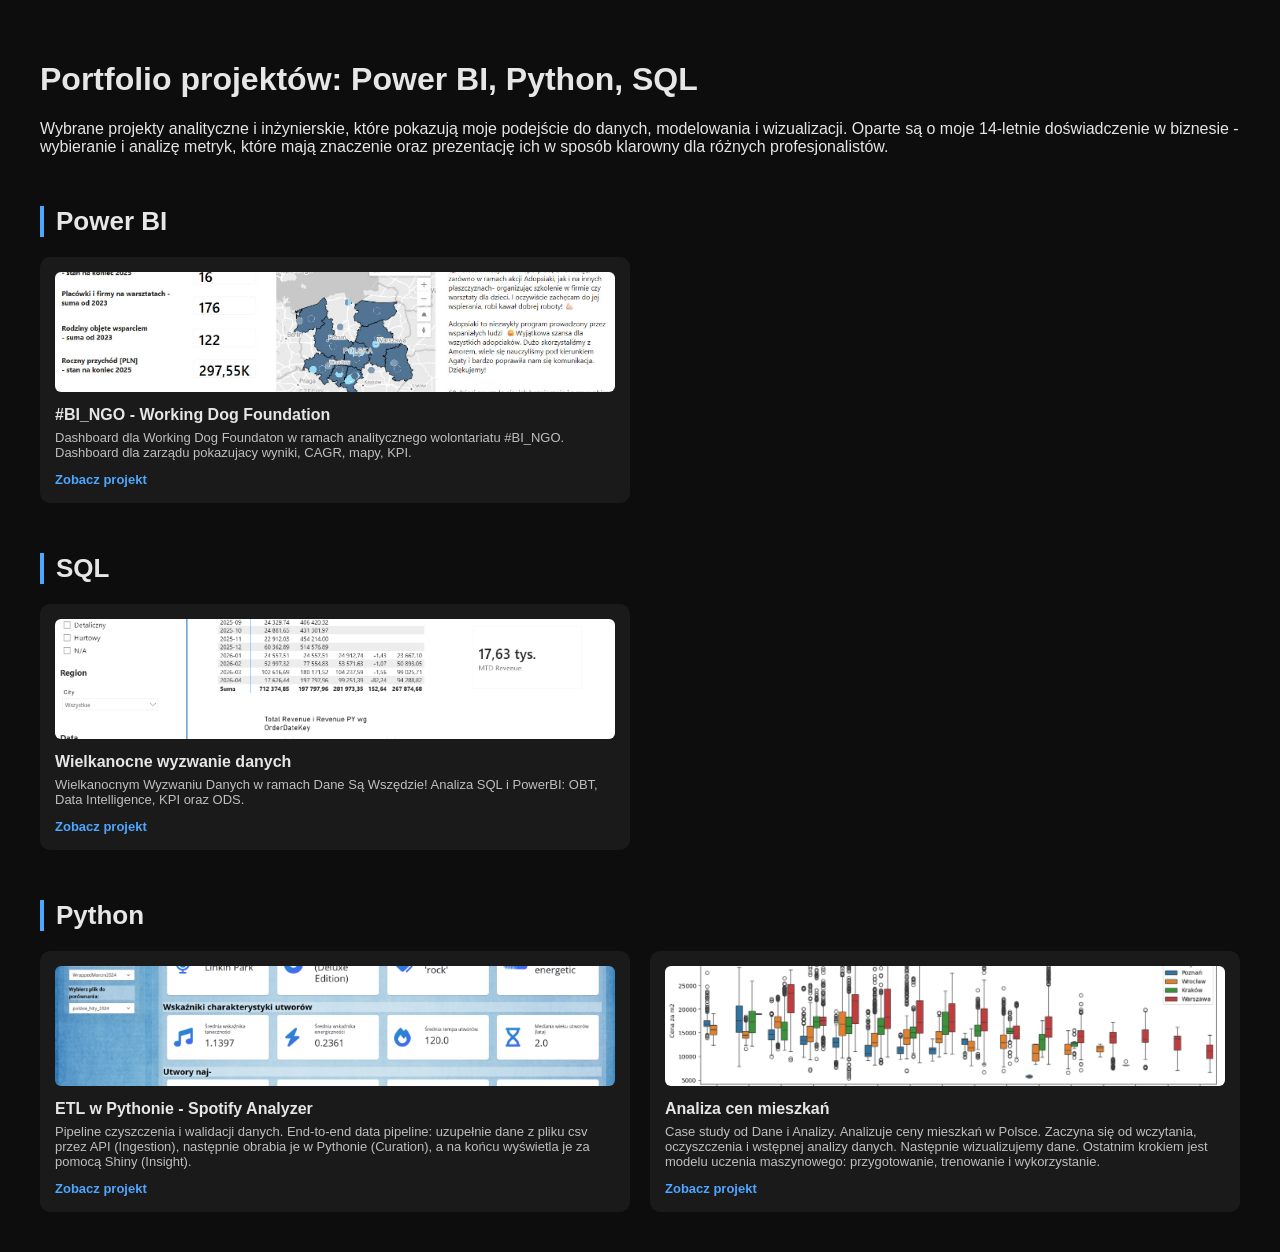
==== index.html @ ca0e17df "1st publish" ====
<!DOCTYPE html>
<html lang="pl">
<head>
    <meta charset="UTF-8">
    <title>Portfolio – Marcin</title>
    <link rel="stylesheet" href="style.css">
</head>
<body>

<header>
    <h1>Portfolio projektów: Power BI, Python, SQL</h1>
    <p>Wybrane projekty analityczne i inżynierskie, które pokazują moje podejście do danych, modelowania i wizualizacji. 
        Oparte są o moje 14-letnie doświadczenie w biznesie - wybieranie i analizę metryk, które mają znaczenie oraz
        prezentację ich w sposób klarowny dla różnych profesjonalistów.</p>
</header>

<section class="projects">

   <h2 class="section-title">Power BI</h2>

   <div class="projects-grid">
    <div class="project-card">
        <img src="assets/img/powerbi_bingo/thumb.jpg">
        <h3>#BI_NGO - Working Dog Foundation</h3>
        <p>Dashboard dla Working Dog Foundaton w ramach analitycznego wolontariatu #BI_NGO. 
            Dashboard dla zarządu pokazujacy wyniki,
            CAGR, mapy, KPI.</p>
        <a href="projects/powerbi_bingo.html">Zobacz projekt</a>
    </div>

    <!-- <div class="project-card">
        <img src="assets/img/powerbi_newSales/thumb.png">
        <h3>Przypisanie klientów</h3>
        <p>Dashboard wspierający decyzję przypisania klientów do nowego sprzedawcy.
            Bierze pod uwagę historyczne obroty klientów, ilość spotkań, szanse sprzedażowe
            oraz potencjał klienta. Pokazuje na mapie wybranych klientów.
            KPI, segmentacja klientów, mapy.
        </p>
        <a href="projects/powerbi_newSales.html">Zobacz projekt</a>
    </div> -->

    <!-- <div class="project-card">
        <img src="assets/img/powerbi_thumb2.png">
        <h3>Dashboard finansowy</h3>
        <p>Model gwiazdy, DAX, drill-through.</p>
        <a href="projects/powerbi_project2.html">Zobacz projekt</a>
    </div> -->

</div>

<h2 class="section-title">SQL</h2>
<div class="projects-grid">
    <div class="project-card">
        <img src="assets/img/sql_wielkanoc/thumb.png">
        <h3>Wielkanocne wyzwanie danych</h3>
        <p>Wielkanocnym Wyzwaniu Danych w ramach Dane Są Wszędzie! Analiza SQL i PowerBI: OBT, Data Intelligence, KPI oraz ODS.</p>
        <a href="projects/sql_wielkanoc.html">Zobacz projekt</a>
    </div>
</div>

<h2 class="section-title">Python</h2>
<div class="projects-grid">
    <div class="project-card">
        <img src="assets/img/python_spotify/thumb.png">
        <h3>ETL w Pythonie - Spotify Analyzer</h3>
        <p>Pipeline czyszczenia i walidacji danych. End-to-end data pipeline: 
            uzupełnie dane z pliku csv przez API (Ingestion), następnie obrabia je w Pythonie (Curation), 
            a na końcu wyświetla je za pomocą Shiny (Insight).
        </p>
        <a href="projects/python_spotify.html">Zobacz projekt</a>
    </div>

    <div class="project-card">
        <img src="assets/img/python_mieszkania/thumb.png">
        <h3>Analiza cen mieszkań</h3>
        <p>Case study od Dane i Analizy. Analizuje ceny mieszkań w Polsce.
            Zaczyna się od wczytania, oczyszczenia i wstępnej analizy danych. 
            Następnie wizualizujemy dane. Ostatnim krokiem jest modelu uczenia maszynowego: przygotowanie, trenowanie i wykorzystanie.
        </p>
        <a href="projects/python_mieszkania.html">Zobacz projekt</a>
    </div>    
</div>


</section>

</body>
</html>
---- style.css ----
body {
    font-family: 'Inter', sans-serif;
    background: #0d0d0d;
    color: #e6e6e6;
    margin: 0;
    padding: 40px;
}

a {
    color: #4da6ff;
    text-decoration: none;
    font-weight: 600;
}

a:hover {
    text-decoration: underline;
}

.back-link {
    display: inline-block;
    margin-bottom: 20px;
    color: #4da6ff;
    font-size: 14px;
}

.section-title {
    font-size: 26px;
    font-weight: 600;
    margin-top: 50px;
    margin-bottom: 20px;
    border-left: 4px solid #4da6ff;
    padding-left: 12px;
}

.projects-grid {
    display: grid;
    grid-template-columns: repeat(2, 1fr);
    gap: 20px;
}

/* Mobile / wąskie ekrany */
@media (max-width: 700px) {
    .projects-grid {
        grid-template-columns: 1fr; /* na telefonie tylko 1 kafelek w rzędzie */
        max-width: 350px; /* żeby kafelek nie był za szeroki */
    }
}
.project-card {
    background: #1a1a1a;
    border-radius: 10px;
    padding: 15px;
    transition: 0.2s;
}

.project-card:hover {
    background: #222;
    transform: translateY(-3px);
}

.project-card img {
    width: 100%;
    height: 120px;      /* małe kafelki */
    object-fit: cover;  /* crop zamiast rozciągania */
    border-radius: 6px;
    margin-bottom: 10px;
}

.project-card h3 {
    font-size: 16px;
    margin: 0 0 6px 0;
}

.project-card p {
    font-size: 13px;
    color: #bfbfbf;
    margin: 0 0 10px 0;
}

.project-card a {
    font-size: 13px;
    color: #4da6ff;
    font-weight: 600;
}
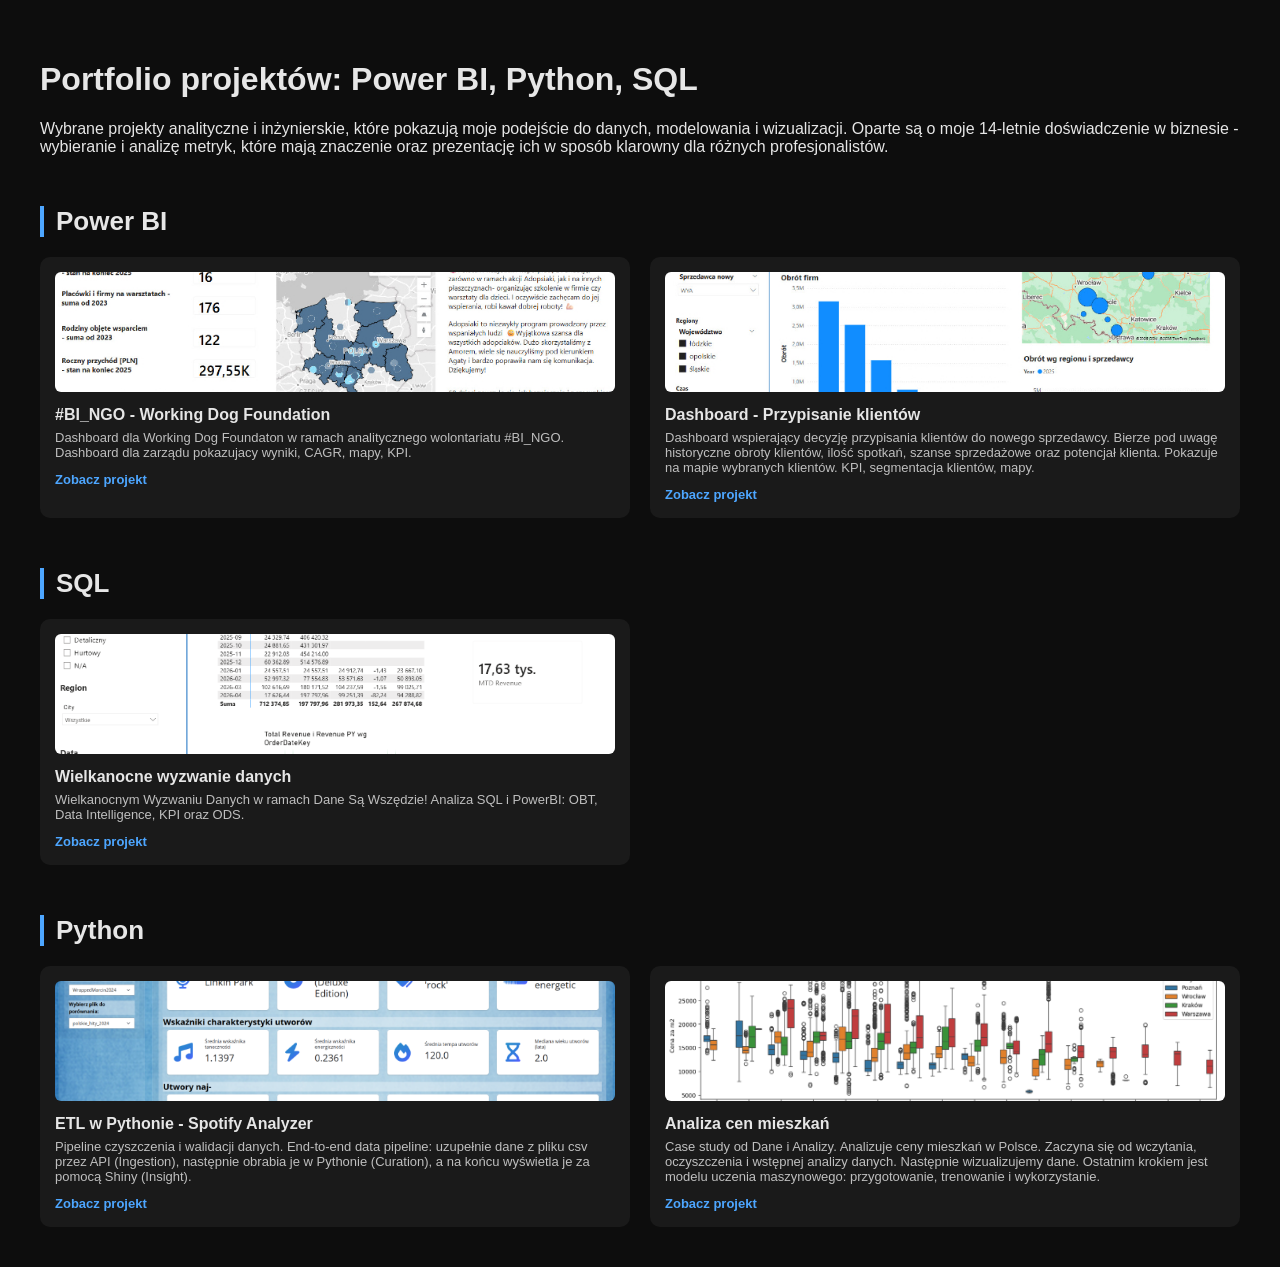
==== commit ac302fad: "New card - Dashboard new sales" ====
--- a/index.html
+++ b/index.html
@@ -28,16 +28,16 @@
         <a href="projects/powerbi_bingo.html">Zobacz projekt</a>
     </div>
 
-    <!-- <div class="project-card">
-        <img src="assets/img/powerbi_newSales/thumb.png">
-        <h3>Przypisanie klientów</h3>
+    <div class="project-card">
+        <img src="assets/img/powerbi_newSales/thumb.jpg">
+        <h3>Dashboard - Przypisanie klientów</h3>
         <p>Dashboard wspierający decyzję przypisania klientów do nowego sprzedawcy.
             Bierze pod uwagę historyczne obroty klientów, ilość spotkań, szanse sprzedażowe
             oraz potencjał klienta. Pokazuje na mapie wybranych klientów.
             KPI, segmentacja klientów, mapy.
         </p>
         <a href="projects/powerbi_newSales.html">Zobacz projekt</a>
-    </div> -->
+    </div>
 
     <!-- <div class="project-card">
         <img src="assets/img/powerbi_thumb2.png">
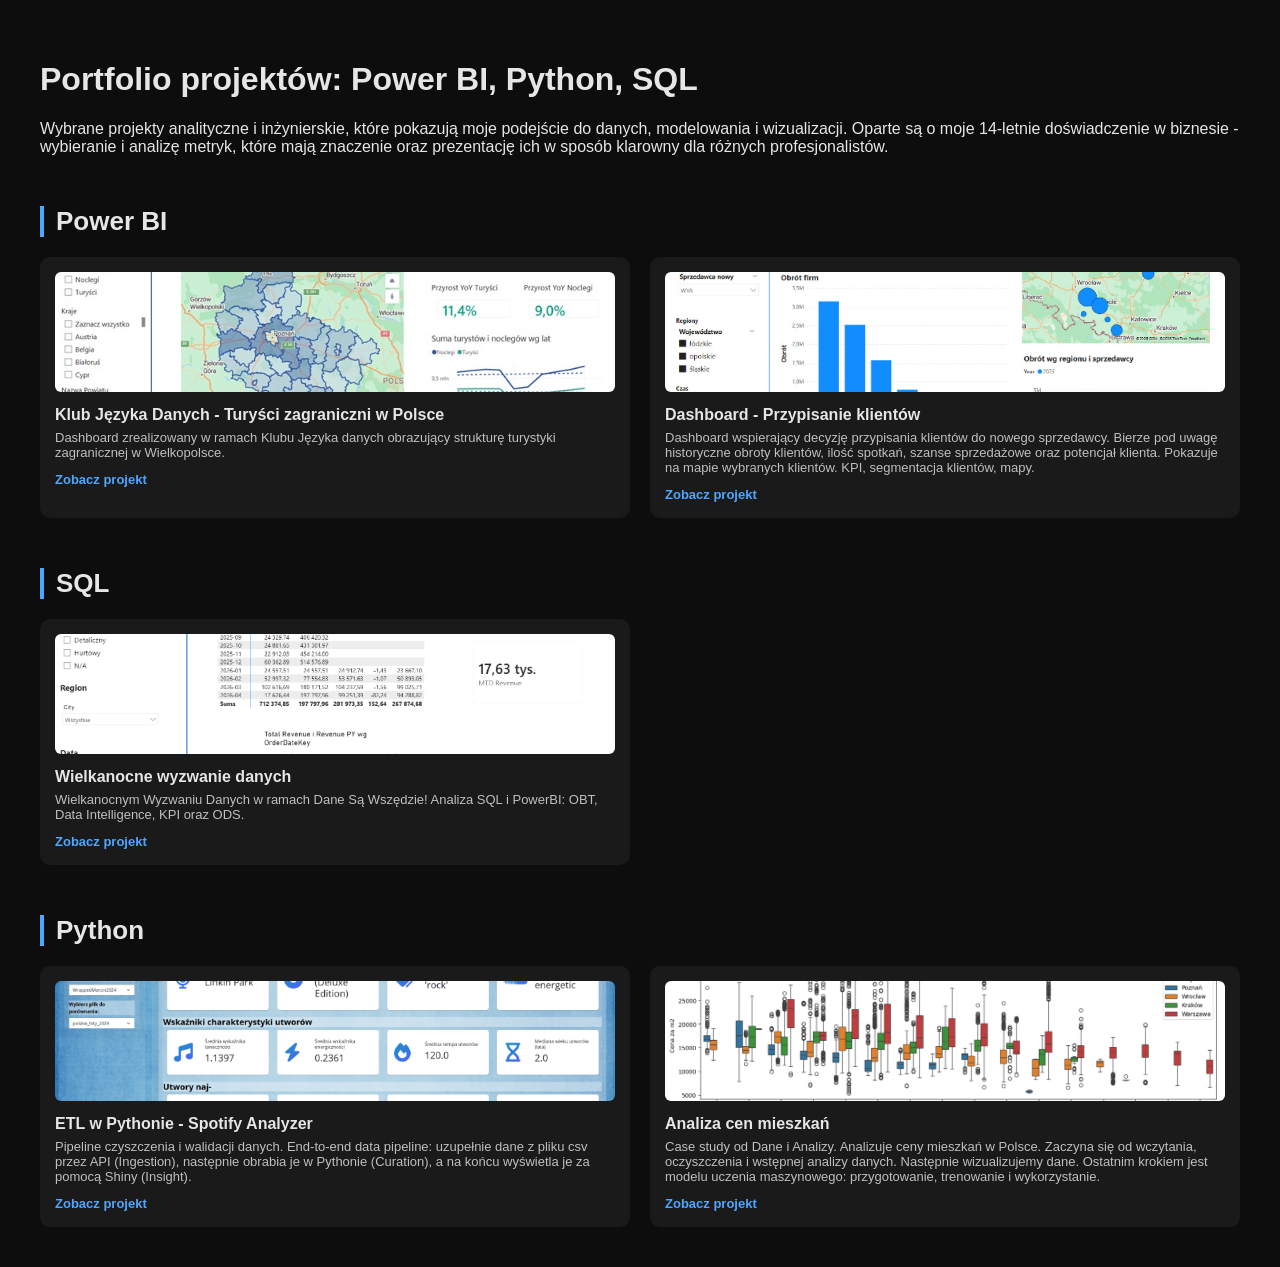
==== commit 54f68ade: "Added KJD dashboard" ====
--- a/index.html
+++ b/index.html
@@ -20,12 +20,12 @@
 
    <div class="projects-grid">
     <div class="project-card">
-        <img src="assets/img/powerbi_bingo/thumb.jpg">
-        <h3>#BI_NGO - Working Dog Foundation</h3>
-        <p>Dashboard dla Working Dog Foundaton w ramach analitycznego wolontariatu #BI_NGO. 
-            Dashboard dla zarządu pokazujacy wyniki,
-            CAGR, mapy, KPI.</p>
-        <a href="projects/powerbi_bingo.html">Zobacz projekt</a>
+        <img src="assets/img/powerbi_turysci/thumb.jpg">
+        <h3>Klub Języka Danych - Turyści zagraniczni w Polsce</h3>
+        <p>Dashboard zrealizowany w ramach Klubu Języka danych obrazujący strukturę 
+            turystyki zagranicznej w Wielkopolsce.
+        </p>
+        <a href="projects/powerbi_turysci.html">Zobacz projekt</a>
     </div>
 
     <div class="project-card">
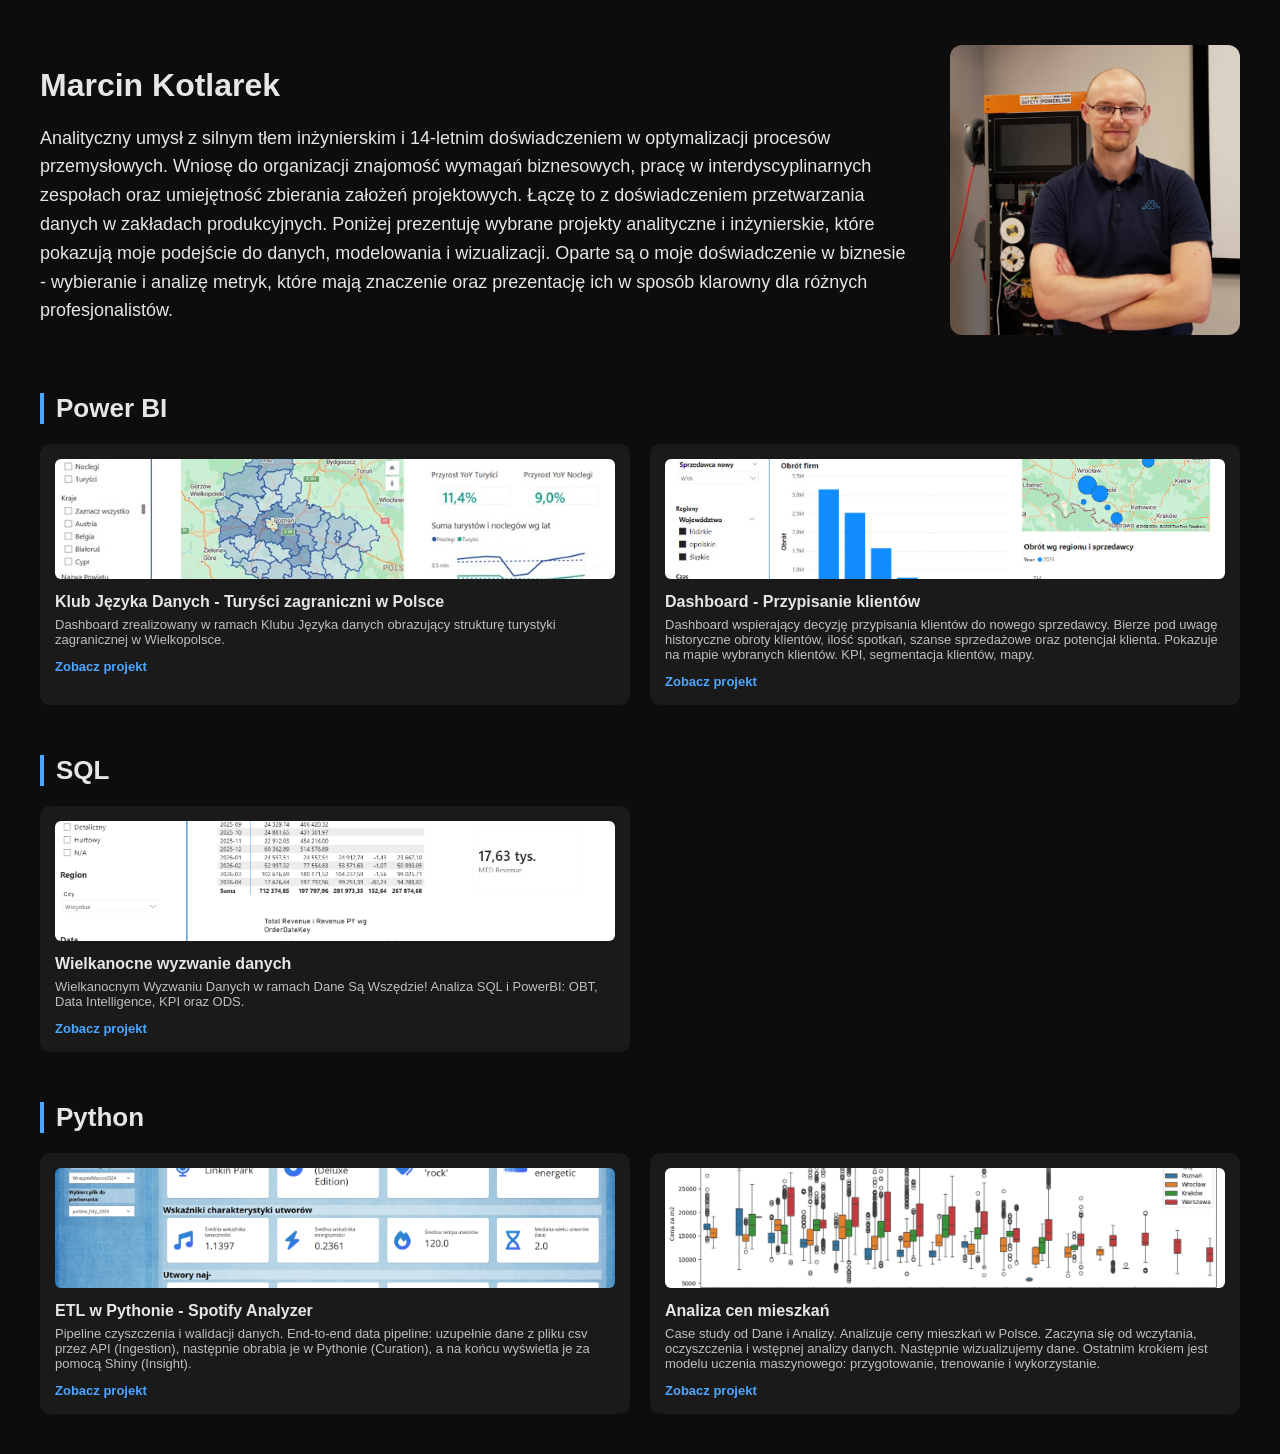
==== commit 1bd7374c: "Added bio, rebuilt SQL page" ====
--- a/index.html
+++ b/index.html
@@ -2,17 +2,35 @@
 <html lang="pl">
 <head>
     <meta charset="UTF-8">
+    <meta name="robots" content="noindex, nofollow">
     <title>Portfolio – Marcin</title>
     <link rel="stylesheet" href="style.css">
 </head>
 <body>
 
-<header>
-    <h1>Portfolio projektów: Power BI, Python, SQL</h1>
-    <p>Wybrane projekty analityczne i inżynierskie, które pokazują moje podejście do danych, modelowania i wizualizacji. 
-        Oparte są o moje 14-letnie doświadczenie w biznesie - wybieranie i analizę metryk, które mają znaczenie oraz
-        prezentację ich w sposób klarowny dla różnych profesjonalistów.</p>
-</header>
+<!-- HERO SECTION -->
+<section class="hero">
+    <div class="hero-inner">
+
+
+        <div class="hero-text">
+            <h1>Marcin Kotlarek</h1>
+            <p>
+                Analityczny umysł z silnym tłem inżynierskim i 14-letnim doświadczeniem w optymalizacji procesów przemysłowych. 
+                Wniosę do organizacji znajomość wymagań biznesowych, pracę w interdyscyplinarnych zespołach oraz umiejętność 
+                zbierania założeń projektowych. Łączę to z doświadczeniem przetwarzania danych w zakładach produkcyjnych.
+                Poniżej prezentuję wybrane projekty analityczne i inżynierskie, które pokazują moje podejście do danych, modelowania i wizualizacji. 
+                Oparte są o moje doświadczenie w biznesie - wybieranie i analizę metryk, które mają znaczenie oraz prezentację ich
+                w sposób klarowny dla różnych profesjonalistów.</p>
+            </p>
+        </div>
+
+        <div class="hero-img-wrapper">
+            <img src="assets/img/hero.jpg" alt="Marcin – Data & BI" class="hero-img">
+        </div>
+
+    </div>
+</section>
 
 <section class="projects">
 
--- a/style.css
+++ b/style.css
@@ -80,4 +80,42 @@
     font-size: 13px;
     color: #4da6ff;
     font-weight: 600;
+}
+
+.hero {
+    background: #0d0d0d;
+    display: flex;
+    justify-content: center;
+}
+
+.hero-inner {
+    display: flex;
+    max-width: 1200px;
+    width: 100%;
+    gap: 40px;
+    align-items: center;
+}
+
+.hero-img-wrapper {
+    flex: 1; /* 1/3 */
+}
+
+.hero-img {
+    width: 100%;
+    border-radius: 12px;
+    object-fit: cover;
+}
+
+.hero-text {
+    flex: 3; /* 2/3 */
+}
+
+.hero-text h1 {
+    font-size: 32px;
+    margin-bottom: 20px;
+}
+
+.hero-text p {
+    font-size: 18px;
+    line-height: 1.6;
 }
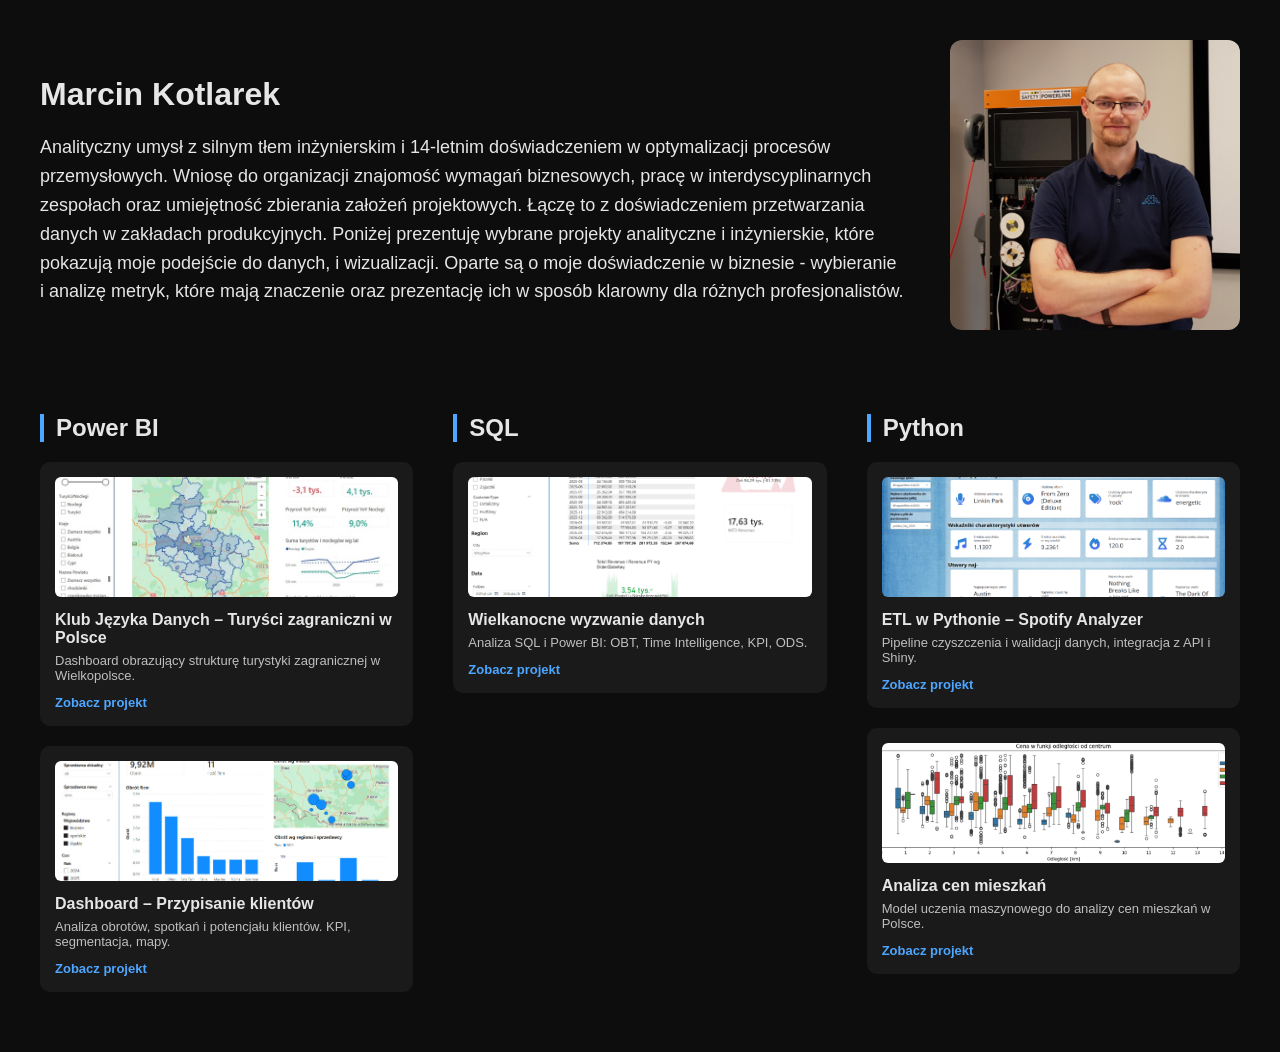
==== commit 944fa9b5: "three columns style added" ====
--- a/index.html
+++ b/index.html
@@ -16,12 +16,12 @@
         <div class="hero-text">
             <h1>Marcin Kotlarek</h1>
             <p>
-                Analityczny umysł z silnym tłem inżynierskim i 14-letnim doświadczeniem w optymalizacji procesów przemysłowych. 
-                Wniosę do organizacji znajomość wymagań biznesowych, pracę w interdyscyplinarnych zespołach oraz umiejętność 
-                zbierania założeń projektowych. Łączę to z doświadczeniem przetwarzania danych w zakładach produkcyjnych.
-                Poniżej prezentuję wybrane projekty analityczne i inżynierskie, które pokazują moje podejście do danych, modelowania i wizualizacji. 
-                Oparte są o moje doświadczenie w biznesie - wybieranie i analizę metryk, które mają znaczenie oraz prezentację ich
-                w sposób klarowny dla różnych profesjonalistów.</p>
+                Analityczny umysł z&nbsp;silnym tłem inżynierskim i&nbsp;14-letnim doświadczeniem w&nbsp;optymalizacji procesów przemysłowych. 
+                Wniosę do organizacji znajomość wymagań biznesowych, pracę w&nbsp;interdyscyplinarnych zespołach oraz umiejętność 
+                zbierania założeń projektowych. Łączę to z&nbsp;doświadczeniem przetwarzania danych w&nbsp;zakładach produkcyjnych.
+                Poniżej prezentuję wybrane projekty analityczne i&nbsp;inżynierskie, które pokazują moje podejście do danych, i&nbsp;wizualizacji. 
+                Oparte są o&nbsp;moje doświadczenie w&nbsp;biznesie - wybieranie i&nbsp;analizę metryk, które mają znaczenie oraz prezentację ich
+                w&nbsp;sposób klarowny dla różnych profesjonalistów.</p>
             </p>
         </div>
 
@@ -33,74 +33,58 @@
 </section>
 
 <section class="projects">
+  <div class="projects-grid-3">
 
-   <h2 class="section-title">Power BI</h2>
+    <!-- Power BI -->
+    <div class="project-column">
+      <h2>Power BI</h2>
+      <div class="project-card">
+        <img src="assets/img/powerbi_turysci/thumb.jpg" alt="Power BI Turyści">
+        <h3>Klub Języka Danych – Turyści zagraniczni w Polsce</h3>
+        <p>Dashboard obrazujący strukturę turystyki zagranicznej w Wielkopolsce.</p>
+        <a href="projects/powerbi_turysci.html">Zobacz projekt</a>
+      </div>
 
-   <div class="projects-grid">
-    <div class="project-card">
-        <img src="assets/img/powerbi_turysci/thumb.jpg">
-        <h3>Klub Języka Danych - Turyści zagraniczni w Polsce</h3>
-        <p>Dashboard zrealizowany w ramach Klubu Języka danych obrazujący strukturę 
-            turystyki zagranicznej w Wielkopolsce.
-        </p>
-        <a href="projects/powerbi_turysci.html">Zobacz projekt</a>
+      <div class="project-card">
+        <img src="assets/img/powerbi_newSales/thumb.jpg" alt="Power BI New Sales">
+        <h3>Dashboard – Przypisanie klientów</h3>
+        <p>Analiza obrotów, spotkań i potencjału klientów. KPI, segmentacja, mapy.</p>
+        <a href="projects/powerbi_newSales.html">Zobacz projekt</a>
+      </div>
     </div>
 
-    <div class="project-card">
-        <img src="assets/img/powerbi_newSales/thumb.jpg">
-        <h3>Dashboard - Przypisanie klientów</h3>
-        <p>Dashboard wspierający decyzję przypisania klientów do nowego sprzedawcy.
-            Bierze pod uwagę historyczne obroty klientów, ilość spotkań, szanse sprzedażowe
-            oraz potencjał klienta. Pokazuje na mapie wybranych klientów.
-            KPI, segmentacja klientów, mapy.
-        </p>
-        <a href="projects/powerbi_newSales.html">Zobacz projekt</a>
+    <!-- SQL -->
+    <div class="project-column">
+      <h2>SQL</h2>
+      <div class="project-card">
+        <img src="assets/img/sql_wielkanoc/thumb.png" alt="SQL Wielkanocne wyzwanie">
+        <h3>Wielkanocne wyzwanie danych</h3>
+        <p>Analiza SQL i Power BI: OBT, Time Intelligence, KPI, ODS.</p>
+        <a href="projects/sql_wielkanoc.html">Zobacz projekt</a>
+      </div>
     </div>
 
-    <!-- <div class="project-card">
-        <img src="assets/img/powerbi_thumb2.png">
-        <h3>Dashboard finansowy</h3>
-        <p>Model gwiazdy, DAX, drill-through.</p>
-        <a href="projects/powerbi_project2.html">Zobacz projekt</a>
-    </div> -->
+    <!-- Python -->
+    <div class="project-column">
+      <h2>Python</h2>
+      <div class="project-card">
+        <img src="assets/img/python_spotify/thumb.png" alt="Python Spotify Analyzer">
+        <h3>ETL w Pythonie – Spotify Analyzer</h3>
+        <p>Pipeline czyszczenia i walidacji danych, integracja z API i Shiny.</p>
+        <a href="projects/python_spotify.html">Zobacz projekt</a>
+      </div>
 
-</div>
-
-<h2 class="section-title">SQL</h2>
-<div class="projects-grid">
-    <div class="project-card">
-        <img src="assets/img/sql_wielkanoc/thumb.png">
-        <h3>Wielkanocne wyzwanie danych</h3>
-        <p>Wielkanocnym Wyzwaniu Danych w ramach Dane Są Wszędzie! Analiza SQL i PowerBI: OBT, Data Intelligence, KPI oraz ODS.</p>
-        <a href="projects/sql_wielkanoc.html">Zobacz projekt</a>
-    </div>
-</div>
-
-<h2 class="section-title">Python</h2>
-<div class="projects-grid">
-    <div class="project-card">
-        <img src="assets/img/python_spotify/thumb.png">
-        <h3>ETL w Pythonie - Spotify Analyzer</h3>
-        <p>Pipeline czyszczenia i walidacji danych. End-to-end data pipeline: 
-            uzupełnie dane z pliku csv przez API (Ingestion), następnie obrabia je w Pythonie (Curation), 
-            a na końcu wyświetla je za pomocą Shiny (Insight).
-        </p>
-        <a href="projects/python_spotify.html">Zobacz projekt</a>
+      <div class="project-card">
+        <img src="assets/img/python_mieszkania/thumb.png" alt="Python Analiza cen mieszkań">
+        <h3>Analiza cen mieszkań</h3>
+        <p>Model uczenia maszynowego do analizy cen mieszkań w Polsce.</p>
+        <a href="projects/python_mieszkania.html">Zobacz projekt</a>
+      </div>
     </div>
 
-    <div class="project-card">
-        <img src="assets/img/python_mieszkania/thumb.png">
-        <h3>Analiza cen mieszkań</h3>
-        <p>Case study od Dane i Analizy. Analizuje ceny mieszkań w Polsce.
-            Zaczyna się od wczytania, oczyszczenia i wstępnej analizy danych. 
-            Następnie wizualizujemy dane. Ostatnim krokiem jest modelu uczenia maszynowego: przygotowanie, trenowanie i wykorzystanie.
-        </p>
-        <a href="projects/python_mieszkania.html">Zobacz projekt</a>
-    </div>    
-</div>
+  </div>
+</section>
 
-
-</section>
 
 </body>
 </html>
--- a/style.css
+++ b/style.css
@@ -32,24 +32,34 @@
     padding-left: 12px;
 }
 
-.projects-grid {
+/* --- GRID: 3 kolumny --- */
+.projects-grid-3 {
     display: grid;
-    grid-template-columns: repeat(2, 1fr);
-    gap: 20px;
+    grid-template-columns: repeat(3, 1fr);
+    gap: 40px;
+    margin-top: 60px;
 }
 
-/* Mobile / wąskie ekrany */
-@media (max-width: 700px) {
-    .projects-grid {
-        grid-template-columns: 1fr; /* na telefonie tylko 1 kafelek w rzędzie */
-        max-width: 350px; /* żeby kafelek nie był za szeroki */
-    }
+/* Kolumny technologii */
+.project-column {
+    display: flex;
+    flex-direction: column;
 }
+
+/* Nagłówki technologii */
+.project-column h2 {
+    margin-bottom: 20px;
+    padding-left: 12px;
+    border-left: 4px solid #4da6ff;
+}
+
+/* Karty projektów */
 .project-card {
     background: #1a1a1a;
     border-radius: 10px;
     padding: 15px;
-    transition: 0.2s;
+    margin-bottom: 20px;
+    transition: 0.2s ease;
 }
 
 .project-card:hover {
@@ -59,8 +69,8 @@
 
 .project-card img {
     width: 100%;
-    height: 120px;      /* małe kafelki */
-    object-fit: cover;  /* crop zamiast rozciągania */
+    height: 120px;
+    object-fit: cover;
     border-radius: 6px;
     margin-bottom: 10px;
 }
@@ -81,6 +91,23 @@
     color: #4da6ff;
     font-weight: 600;
 }
+
+/* --- RESPONSYWNOŚĆ --- */
+
+/* TABLET: 2 kolumny */
+@media (max-width: 1024px) {
+    .projects-grid-3 {
+        grid-template-columns: repeat(2, 1fr);
+    }
+}
+
+/* TELEFON: 1 kolumna */
+@media (max-width: 700px) {
+    .projects-grid-3 {
+        grid-template-columns: 1fr;
+    }
+}
+
 
 .hero {
     background: #0d0d0d;
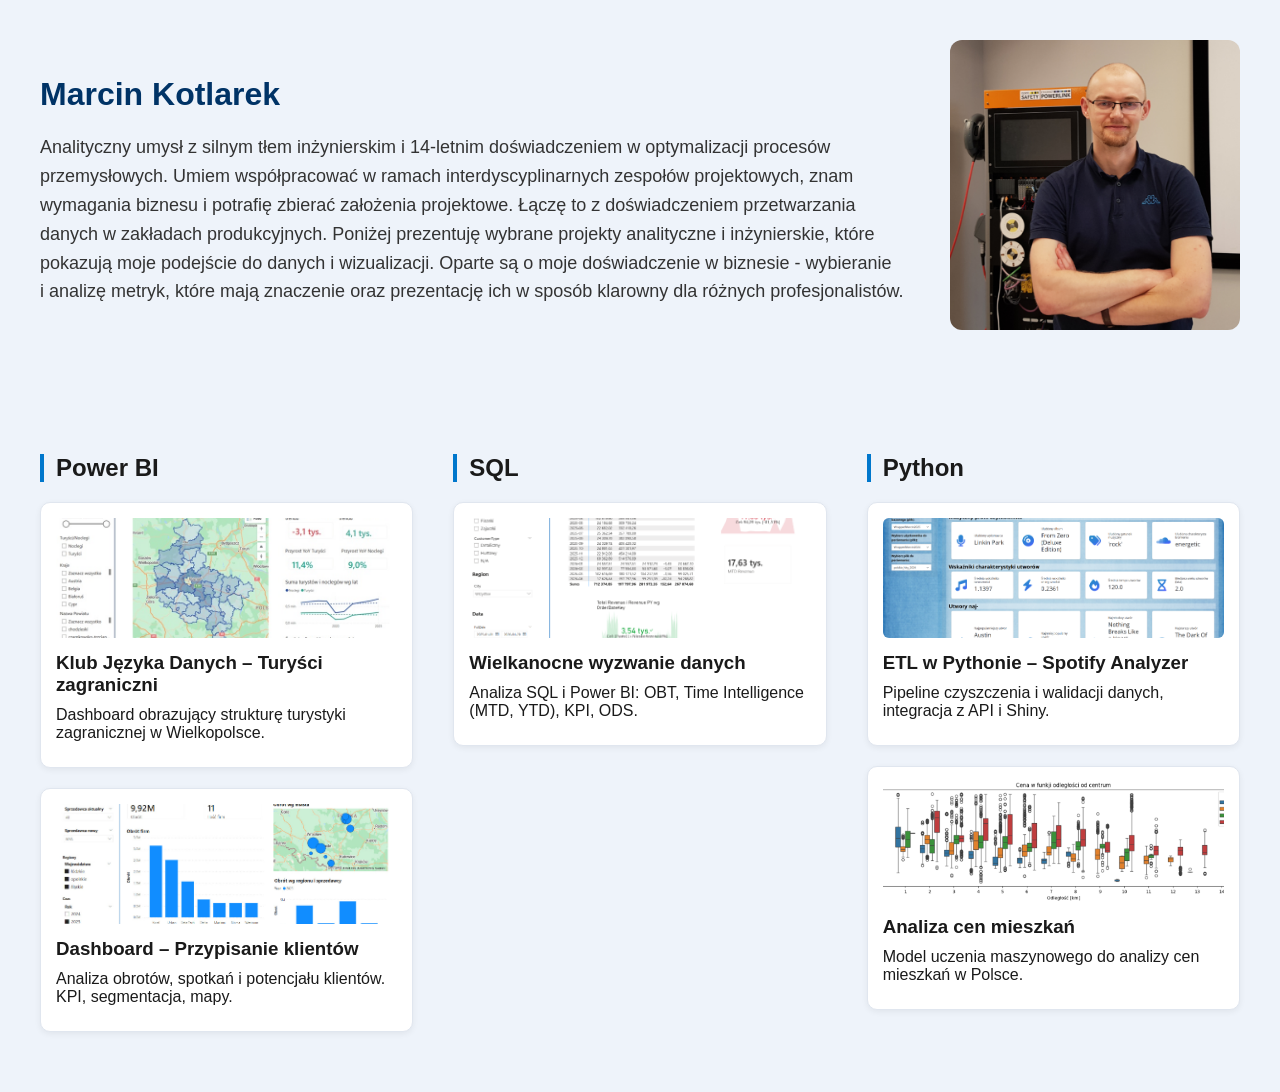
==== commit db63be07: "light blue motive" ====
--- a/index.html
+++ b/index.html
@@ -17,9 +17,9 @@
             <h1>Marcin Kotlarek</h1>
             <p>
                 Analityczny umysł z&nbsp;silnym tłem inżynierskim i&nbsp;14-letnim doświadczeniem w&nbsp;optymalizacji procesów przemysłowych. 
-                Wniosę do organizacji znajomość wymagań biznesowych, pracę w&nbsp;interdyscyplinarnych zespołach oraz umiejętność 
-                zbierania założeń projektowych. Łączę to z&nbsp;doświadczeniem przetwarzania danych w&nbsp;zakładach produkcyjnych.
-                Poniżej prezentuję wybrane projekty analityczne i&nbsp;inżynierskie, które pokazują moje podejście do danych, i&nbsp;wizualizacji. 
+                Umiem współpracować w ramach interdyscyplinarnych zespołów projektowych, znam wymagania biznesu i potrafię zbierać założenia projektowe.
+                Łączę to z&nbsp;doświadczeniem przetwarzania danych w&nbsp;zakładach produkcyjnych.
+                Poniżej prezentuję wybrane projekty analityczne i&nbsp;inżynierskie, które pokazują moje podejście do danych i&nbsp;wizualizacji. 
                 Oparte są o&nbsp;moje doświadczenie w&nbsp;biznesie - wybieranie i&nbsp;analizę metryk, które mają znaczenie oraz prezentację ich
                 w&nbsp;sposób klarowny dla różnych profesjonalistów.</p>
             </p>
@@ -38,48 +38,43 @@
     <!-- Power BI -->
     <div class="project-column">
       <h2>Power BI</h2>
-      <div class="project-card">
+      <a href="projects/powerbi_turysci.html" class="project-card">
         <img src="assets/img/powerbi_turysci/thumb.jpg" alt="Power BI Turyści">
-        <h3>Klub Języka Danych – Turyści zagraniczni w Polsce</h3>
-        <p>Dashboard obrazujący strukturę turystyki zagranicznej w Wielkopolsce.</p>
-        <a href="projects/powerbi_turysci.html">Zobacz projekt</a>
-      </div>
+        <h3>Klub Języka Danych – Turyści zagraniczni</h3>
+        <p>Dashboard obrazujący strukturę turystyki zagranicznej w&nbsp;Wielkopolsce.</p>
+      </a>
 
-      <div class="project-card">
+      <a href="projects/powerbi_newSales.html" class="project-card">
         <img src="assets/img/powerbi_newSales/thumb.jpg" alt="Power BI New Sales">
         <h3>Dashboard – Przypisanie klientów</h3>
-        <p>Analiza obrotów, spotkań i potencjału klientów. KPI, segmentacja, mapy.</p>
-        <a href="projects/powerbi_newSales.html">Zobacz projekt</a>
-      </div>
+        <p>Analiza obrotów, spotkań i&nbsp;potencjału klientów. KPI, segmentacja, mapy.</p>
+      </a>
     </div>
 
     <!-- SQL -->
     <div class="project-column">
       <h2>SQL</h2>
-      <div class="project-card">
+      <a href="projects/sql_wielkanoc.html" class="project-card">
         <img src="assets/img/sql_wielkanoc/thumb.png" alt="SQL Wielkanocne wyzwanie">
         <h3>Wielkanocne wyzwanie danych</h3>
-        <p>Analiza SQL i Power BI: OBT, Time Intelligence, KPI, ODS.</p>
-        <a href="projects/sql_wielkanoc.html">Zobacz projekt</a>
-      </div>
+        <p>Analiza SQL i Power BI: OBT, Time Intelligence (MTD, YTD), KPI, ODS.</p>
+      </a>
     </div>
 
     <!-- Python -->
     <div class="project-column">
       <h2>Python</h2>
-      <div class="project-card">
+      <a href="projects/python_spotify.html" class="project-card">
         <img src="assets/img/python_spotify/thumb.png" alt="Python Spotify Analyzer">
         <h3>ETL w Pythonie – Spotify Analyzer</h3>
-        <p>Pipeline czyszczenia i walidacji danych, integracja z API i Shiny.</p>
-        <a href="projects/python_spotify.html">Zobacz projekt</a>
-      </div>
+        <p>Pipeline czyszczenia i walidacji danych, integracja z API i&nbsp;Shiny.</p>
+      </a>
 
-      <div class="project-card">
+      <a href="projects/python_mieszkania.html" class="project-card">
         <img src="assets/img/python_mieszkania/thumb.png" alt="Python Analiza cen mieszkań">
         <h3>Analiza cen mieszkań</h3>
         <p>Model uczenia maszynowego do analizy cen mieszkań w Polsce.</p>
-        <a href="projects/python_mieszkania.html">Zobacz projekt</a>
-      </div>
+      </a>
     </div>
 
   </div>
--- a/style.css
+++ b/style.css
@@ -1,13 +1,16 @@
+/* ===== GLOBAL ===== */
+
+
 body {
     font-family: 'Inter', sans-serif;
-    background: #0d0d0d;
-    color: #e6e6e6;
+    background: #eef3fa; /* minimalnie ciemniejsze niż #f7faff */
+    color: #1a1a1a;
     margin: 0;
     padding: 40px;
 }
 
 a {
-    color: #4da6ff;
+    color: #0077cc; /* profesjonalny niebieski */
     text-decoration: none;
     font-weight: 600;
 }
@@ -19,20 +22,31 @@
 .back-link {
     display: inline-block;
     margin-bottom: 20px;
-    color: #4da6ff;
+    color: #0077cc;
     font-size: 14px;
 }
+
+/* ===== PAGE CONTENT ===== */
+
+.page-content {
+    max-width: 900px;   /* dopasowane do szerokości obrazka */
+    margin: 0 auto;     /* wyśrodkowanie */
+    line-height: 1.6;
+}
+
+/* ===== SEKCJE ===== */
 
 .section-title {
     font-size: 26px;
     font-weight: 600;
     margin-top: 50px;
     margin-bottom: 20px;
-    border-left: 4px solid #4da6ff;
+    border-left: 4px solid #0077cc;
     padding-left: 12px;
 }
 
-/* --- GRID: 3 kolumny --- */
+/* ===== GRID 3 KOLUMN ===== */
+
 .projects-grid-3 {
     display: grid;
     grid-template-columns: repeat(3, 1fr);
@@ -40,31 +54,38 @@
     margin-top: 60px;
 }
 
-/* Kolumny technologii */
 .project-column {
     display: flex;
     flex-direction: column;
 }
 
-/* Nagłówki technologii */
 .project-column h2 {
     margin-bottom: 20px;
     padding-left: 12px;
-    border-left: 4px solid #4da6ff;
+    border-left: 4px solid #0077cc;
 }
 
-/* Karty projektów */
+/* ===== KARTY PROJEKTÓW ===== */
+
 .project-card {
-    background: #1a1a1a;
+    display: block; /* kluczowe */
+    background: #ffffff;
     border-radius: 10px;
     padding: 15px;
     margin-bottom: 20px;
+    border: 1px solid #e0e6ef;
+    box-shadow: 0 2px 6px rgba(0, 0, 0, 0.06);
     transition: 0.2s ease;
+    text-decoration: none;      /* usuwa podkreślenie */
+    font-weight: normal;        /* usuwa pogrubienie */
+    color: inherit;             /* tekst nie jest niebieski */
+    color: inherit; /* żeby tekst nie był niebieski */
 }
 
 .project-card:hover {
-    background: #222;
+    background: #f0f6ff;
     transform: translateY(-3px);
+    text-decoration: none;      /* nadal bez podkreślenia */
 }
 
 .project-card img {
@@ -75,44 +96,33 @@
     margin-bottom: 10px;
 }
 
-.project-card h3 {
-    font-size: 16px;
-    margin: 0 0 6px 0;
-}
-
+.project-card h3,
 .project-card p {
-    font-size: 13px;
-    color: #bfbfbf;
     margin: 0 0 10px 0;
 }
 
-.project-card a {
-    font-size: 13px;
-    color: #4da6ff;
-    font-weight: 600;
-}
 
-/* --- RESPONSYWNOŚĆ --- */
+/* ===== RESPONSYWNOŚĆ ===== */
 
-/* TABLET: 2 kolumny */
 @media (max-width: 1024px) {
     .projects-grid-3 {
         grid-template-columns: repeat(2, 1fr);
     }
 }
 
-/* TELEFON: 1 kolumna */
 @media (max-width: 700px) {
     .projects-grid-3 {
         grid-template-columns: 1fr;
     }
 }
 
+/* ===== HERO ===== */
 
 .hero {
-    background: #0d0d0d;
+    background: #eef3fa; /* dopasowane do body */
     display: flex;
     justify-content: center;
+    padding-bottom: 40px;
 }
 
 .hero-inner {
@@ -124,7 +134,7 @@
 }
 
 .hero-img-wrapper {
-    flex: 1; /* 1/3 */
+    flex: 1;
 }
 
 .hero-img {
@@ -134,15 +144,17 @@
 }
 
 .hero-text {
-    flex: 3; /* 2/3 */
+    flex: 3;
 }
 
 .hero-text h1 {
     font-size: 32px;
     margin-bottom: 20px;
+    color: #003366; /* ciemny granat – profesjonalny */
 }
 
 .hero-text p {
     font-size: 18px;
     line-height: 1.6;
-}+    color: #333;
+}
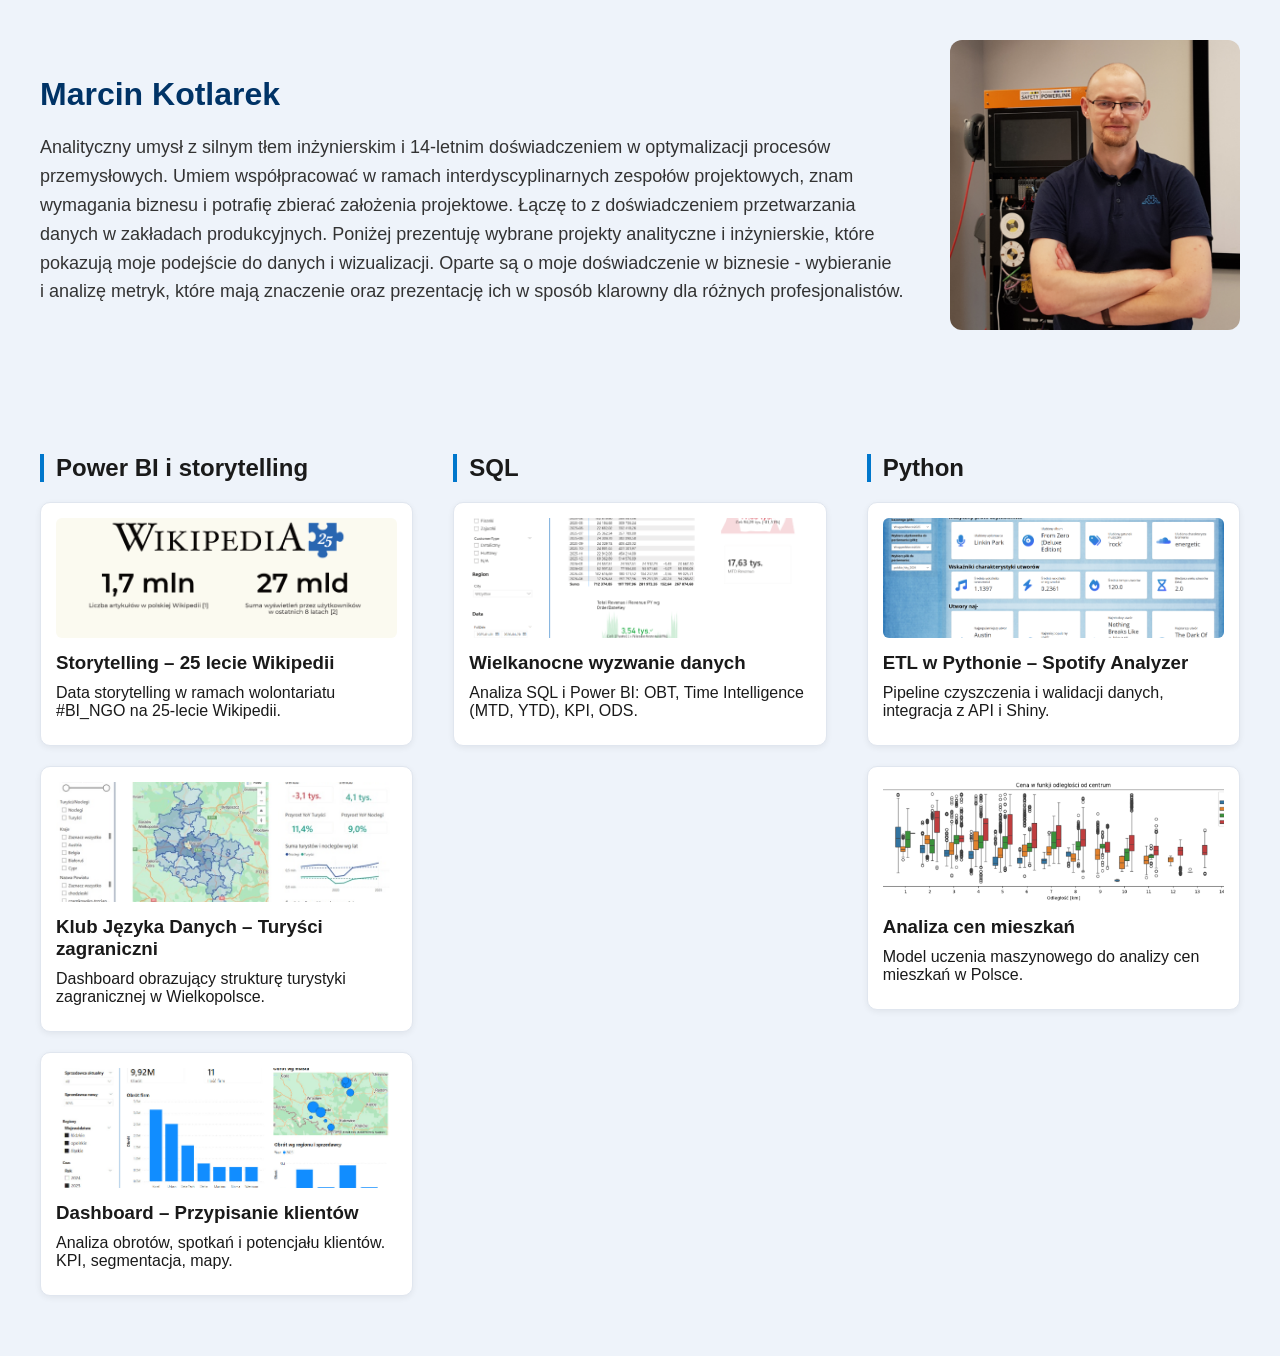
==== commit 8bff1219: "new page - Wikipedia" ====
--- a/index.html
+++ b/index.html
@@ -37,7 +37,13 @@
 
     <!-- Power BI -->
     <div class="project-column">
-      <h2>Power BI</h2>
+      <h2>Power BI i storytelling</h2>
+      <a href="projects/powerbi_wikipedia.html" class="project-card">
+        <img src="assets/img/powerbi_wikipedia/thumb.png" alt="Power BI Turyści">
+        <h3>Storytelling – 25 lecie Wikipedii</h3>
+        <p>Data storytelling w ramach wolontariatu #BI_NGO na 25-lecie Wikipedii.</p>
+      </a>
+
       <a href="projects/powerbi_turysci.html" class="project-card">
         <img src="assets/img/powerbi_turysci/thumb.jpg" alt="Power BI Turyści">
         <h3>Klub Języka Danych – Turyści zagraniczni</h3>
